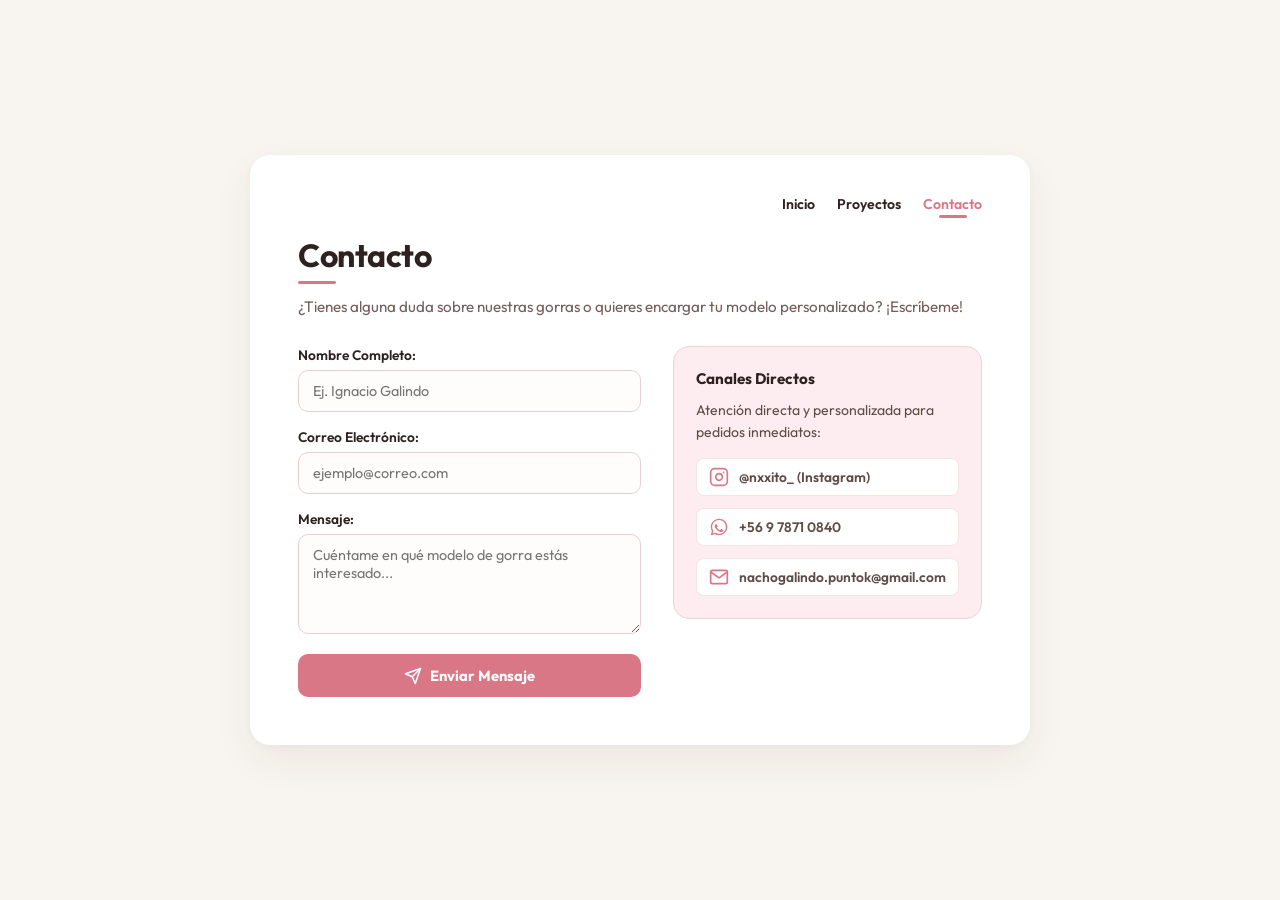
==== contacto.html @ 625e6a12 "Avance 16 de Septiembre" ====
<!DOCTYPE html>
<html lang="es">

<head>
    <meta charset="UTF-8">
    <meta name="viewport" content="width=device-width, initial-scale=1.0">
    <meta name="description"
        content="Contacto de Naxito pop - Tienda y pyme de gorras New Era personalizadas. Escríbenos por formulario, WhatsApp o Instagram.">
    <title>Contacto - Naxito pop Portafolio</title>

    <!-- Google Fonts: Outfit (300, 400, 500, 600, 700) -->
    <link rel="preconnect" href="https://fonts.googleapis.com">
    <link rel="preconnect" href="https://fonts.gstatic.com" crossorigin>
    <link href="https://fonts.googleapis.com/css2?family=Outfit:wght@300;400;500;600;700&display=swap" rel="stylesheet">

    <!-- Hoja de estilos principal compartida (Consistencia visual) -->
    <link rel="stylesheet" href="css/style.css">
</head>

<body>

    <!-- CONTENEDOR PRINCIPAL DE CONTACTO -->
    <!-- Solucionado con guia_formativa_02.md: Formulario accesible con labels, inputs requeridos y validación -->
    <main class="card card-wide" id="contacto-page">

        <!-- Menú de Navegación Común -->
        <nav class="nav" aria-label="Navegación principal">
            <ul class="nav-list">
                <li class="nav-item">
                    <a href="index.html" class="nav-link" id="nav-inicio">Inicio</a>
                </li>
                <li class="nav-item">
                    <a href="proyectos.html" class="nav-link" id="nav-proyectos">Proyectos</a>
                </li>
                <li class="nav-item">
                    <a href="contacto.html" class="nav-link active" id="nav-contacto">Contacto</a>
                </li>
            </ul>
        </nav>

        <!-- Encabezado de la Sección -->
        <header class="page-header">
            <h1 class="page-title">Contacto</h1>
            <div class="header-accent" aria-hidden="true"></div>
            <p class="page-subtitle">¿Tienes alguna duda sobre nuestras gorras o quieres encargar tu modelo personalizado? ¡Escríbeme!</p>
        </header>

        <!-- Cuadrícula de Contacto: Formulario a la izquierda y Contacto directo a la derecha -->
        <div class="contact-grid">

            <!-- Formulario de Contacto Accesible -->
            <form action="#" method="POST" class="contact-form" id="form-contacto">
                <div class="form-group">
                    <label for="username">Nombre Completo:</label>
                    <input type="text" id="username" name="username" placeholder="Ej. Ignacio Galindo" required>
                </div>

                <div class="form-group">
                    <label for="email">Correo Electrónico:</label>
                    <input type="email" id="email" name="email" placeholder="ejemplo@correo.com" required>
                </div>

                <div class="form-group">
                    <label for="message">Mensaje:</label>
                    <textarea id="message" name="message" rows="4" placeholder="Cuéntame en qué modelo de gorra estás interesado..." required></textarea>
                </div>

                <button type="submit" class="btn-submit" id="btn-submit">
                    <svg width="18" height="18" viewBox="0 0 24 24" fill="none" stroke="currentColor" stroke-width="2" stroke-linecap="round" stroke-linejoin="round" aria-hidden="true">
                        <line x1="22" y1="2" x2="11" y2="13"></line>
                        <polygon points="22 2 15 22 11 13 2 9 22 2"></polygon>
                    </svg>
                    <span>Enviar Mensaje</span>
                </button>
            </form>

            <!-- Panel de Canales Directos de la Pyme -->
            <aside class="contact-side-panel" aria-label="Canales de contacto directo">
                <div class="direct-contact-card">
                    <h2 class="direct-contact-title">Canales Directos</h2>
                    <p class="project-desc" style="margin-bottom: 14px;">
                        Atención directa y personalizada para pedidos inmediatos:
                    </p>

                    <ul class="direct-contact-list">
                        <!-- Instagram -->
                        <li>
                            <a href="https://www.instagram.com/nxxito_?stkn=MWg5dmMzbmprYzJvdA%3D%3D&utm_source=qr"
                                target="_blank" rel="noopener noreferrer" class="direct-contact-item" id="direct-instagram">
                                <svg class="contact-icon" width="20" height="20" viewBox="0 0 24 24" fill="none" stroke="currentColor" stroke-width="2" stroke-linecap="round" stroke-linejoin="round" aria-hidden="true">
                                    <rect x="2" y="2" width="20" height="20" rx="5" ry="5"></rect>
                                    <path d="M16 11.37A4 4 0 1 1 12.63 8 4 4 0 0 1 16 11.37z"></path>
                                    <line x1="17.5" y1="6.5" x2="17.51" y2="6.5"></line>
                                </svg>
                                <span>@nxxito_ (Instagram)</span>
                            </a>
                        </li>

                        <!-- WhatsApp -->
                        <li>
                            <a href="https://wa.me/56978710840"
                                target="_blank" rel="noopener noreferrer" class="direct-contact-item" id="direct-whatsapp">
                                <svg class="contact-icon" width="20" height="20" viewBox="0 0 24 24" fill="currentColor" aria-hidden="true">
                                    <path d="M12.04 2c-5.46 0-9.91 4.45-9.91 9.91 0 1.75.46 3.45 1.32 4.95L2.05 22l5.25-1.38c1.45.79 3.08 1.21 4.74 1.21 5.46 0 9.91-4.45 9.91-9.91 0-2.65-1.03-5.14-2.9-7.01A9.816 9.816 0 0 0 12.04 2m.01 1.67c2.2 0 4.26.86 5.82 2.42a8.225 8.225 0 0 1 2.41 5.83c0 4.54-3.7 8.24-8.24 8.24-1.48 0-2.93-.4-4.2-1.15l-.3-.18-3.12.82.83-3.04-.2-.31a8.196 8.196 0 0 1-1.26-4.38c0-4.54 3.7-8.24 8.24-8.24m4.52 11.66c-.25-.13-1.47-.72-1.7-.81-.23-.08-.39-.13-.56.13-.17.25-.64.81-.79.97-.14.17-.29.19-.54.06-.25-.13-1.06-.39-2.03-1.24-.75-.67-1.26-1.5-1.41-1.75-.14-.25-.02-.39.11-.51.11-.11.25-.29.37-.44.13-.14.17-.25.25-.42.08-.17.04-.31-.02-.44-.06-.13-.56-1.35-.77-1.85-.2-.49-.41-.42-.56-.43h-.48c-.17 0-.44.06-.67.31-.23.25-.88.86-.88 2.1s.9 2.44 1.03 2.61c.13.17 1.77 2.71 4.29 3.8.6.26 1.07.41 1.44.53.61.19 1.16.17 1.6.1.49-.07 1.47-.6 1.68-1.18.21-.58.21-1.07.15-1.18-.07-.11-.23-.17-.48-.29z" />
                                </svg>
                                <span>+56 9 7871 0840</span>
                            </a>
                        </li>

                        <!-- Correo Electrónico -->
                        <li>
                            <a href="mailto:nachogalindo.puntok@gmail.com"
                                class="direct-contact-item" id="direct-email">
                                <svg class="contact-icon" width="20" height="20" viewBox="0 0 24 24" fill="none" stroke="currentColor" stroke-width="2" stroke-linecap="round" stroke-linejoin="round" aria-hidden="true">
                                    <path d="M4 4h16c1.1 0 2 .9 2 2v12c0 1.1-.9 2-2 2H4c-1.1 0-2-.9-2-2V6c0-1.1.9-2 2-2z"></path>
                                    <polyline points="22,6 12,13 2,6"></polyline>
                                </svg>
                                <span>nachogalindo.puntok@gmail.com</span>
                            </a>
                        </li>
                    </ul>
                </div>
            </aside>

        </div>

    </main>

</body>

</html>
---- css/style.css ----
/* ==========================================================================
   1. VARIABLES DE DISEÑO Y RESET GENERAL
   ==========================================================================
   /* Aplicado según guia_diseno.md: Regla de color 60-30-10
      - 60% Fondo neutro cálido (Beige)
      - 30% Texto estructural legible (Moca / Café oscuro para alto contraste)
      - 10% Acentos y botones interactivos (Rosa pastel / Dusty rose) */
:root {
    /* Paleta de colores cálida: Rosa Pastel y Beige */
    --color-bg: #f8f4ef;                /* Beige suave y acogedor para el 60% del fondo */
    --color-card-bg: #ffffff;           /* Fondo blanco cálido de la tarjeta */
    --color-text-primary: #2d2220;      /* Moca oscuro para títulos y máxima legibilidad */
    --color-text-secondary: #745f5a;    /* Beige tostado para subtítulos */
    --color-text-bio: #5e4c47;          /* Moca intermedio para párrafos y descripciones */
    --color-accent: #d97787;            /* Rosa pastel elegante (10% acento) */
    --color-accent-hover: #c46272;      /* Rosa más vivo en hover */
    --color-accent-light: #fdedf0;      /* Fondo tenue para badges y panel de contacto */
    --color-separator: #ebd4da;         /* Línea separadora rosa pastel */
    --color-border: #f0e6e4;            /* Bordes suaves */
    --color-btn-border: #e8d0d5;        /* Borde sutil rosa beige */
    --color-btn-hover-bg: #fff6f7;      /* Hover botón */
    --color-btn-hover-border: #d97787;  /* Borde hover botón */
    
    /* Tipografía */
    --font-main: 'Outfit', -apple-system, BlinkMacSystemFont, 'Segoe UI', Roboto, sans-serif;
    
    /* Sombras y transiciones */
    --card-shadow: 0 16px 40px rgba(65, 45, 40, 0.06), 0 2px 8px rgba(65, 45, 40, 0.03);
    --btn-shadow-hover: 0 6px 18px rgba(217, 119, 135, 0.25);
    --transition-standard: all 0.22s ease;
}

* {
    margin: 0;
    padding: 0;
    box-sizing: border-box;
}

html {
    font-size: 16px;
    scroll-behavior: smooth;
}

body {
    font-family: var(--font-main);
    background-color: var(--color-bg);
    color: var(--color-text-primary);
    
    /* Centrado con Flexbox según guia_html_css.md */
    display: flex;
    justify-content: center;
    align-items: center;
    min-height: 100vh;
    padding: 30px 16px;
    -webkit-font-smoothing: antialiased;
    -moz-osx-font-smoothing: grayscale;
}

/* ==========================================================================
   2. CONTENEDORES DE TARJETAS (CARDS)
   ========================================================================== */
.card {
    background-color: var(--color-card-bg);
    width: 100%;
    max-width: 530px;
    border-radius: 20px;
    box-shadow: var(--card-shadow);
    padding: 36px 48px 52px 48px;
    text-align: center;
    position: relative;
}

/* Contenedor amplio para las páginas de Proyectos y Contacto */
.card-wide {
    max-width: 780px;
    text-align: left;
    padding: 38px 48px 48px 48px;
}

/* ==========================================================================
   3. MENÚ DE NAVEGACIÓN SUPERIOR (COMÚN EN LAS 3 PÁGINAS)
   ========================================================================== */
.nav {
    display: flex;
    justify-content: flex-end;
    margin-bottom: 22px;
}

.nav-list {
    list-style: none;
    display: flex;
    align-items: center;
    gap: 22px;
}

.nav-link {
    text-decoration: none;
    color: var(--color-text-primary);
    font-size: 0.88rem;
    font-weight: 600;
    padding-bottom: 5px;
    position: relative;
    transition: var(--transition-standard);
}

.nav-link:hover {
    color: var(--color-accent);
}

/* Indicador de pestaña activa */
.nav-link.active {
    color: var(--color-accent);
}

.nav-link.active::after {
    content: '';
    position: absolute;
    bottom: 0;
    left: 50%;
    transform: translateX(-50%);
    width: 28px;
    height: 3px;
    background-color: var(--color-accent);
    border-radius: 2px;
}

/* ==========================================================================
   4. ENCABEZADOS DE SECCIÓN (PROYECTOS Y CONTACTO)
   ========================================================================== */
.page-header {
    margin-bottom: 28px;
}

.page-title {
    font-size: 2rem;
    font-weight: 700;
    color: var(--color-text-primary);
    letter-spacing: -0.015em;
    margin-bottom: 6px;
}

.header-accent {
    width: 38px;
    height: 3px;
    background-color: var(--color-accent);
    border-radius: 2px;
    margin-bottom: 12px;
}

.page-subtitle {
    font-size: 0.95rem;
    color: var(--color-text-secondary);
    line-height: 1.5;
}

/* ==========================================================================
   5. SECCIÓN DE PROYECTOS (proyectos.html)
   ========================================================================== */
.projects-list {
    display: flex;
    flex-direction: column;
    gap: 24px;
}

/* Cada tarjeta individual de proyecto */
.project-card {
    display: flex;
    justify-content: space-between;
    align-items: center;
    gap: 28px;
    padding-bottom: 24px;
    border-bottom: 1px solid var(--color-separator);
    transition: var(--transition-standard);
}

.project-card:last-child {
    border-bottom: none;
    padding-bottom: 0;
}

.project-info {
    flex: 1;
    min-width: 0;
}

.project-tag {
    display: inline-block;
    background-color: var(--color-accent-light);
    color: var(--color-accent);
    font-size: 0.74rem;
    font-weight: 700;
    padding: 3px 10px;
    border-radius: 20px;
    margin-bottom: 8px;
    letter-spacing: 0.5px;
    text-transform: uppercase;
}

.project-title {
    font-size: 1.18rem;
    font-weight: 700;
    color: var(--color-text-primary);
    margin-bottom: 8px;
    line-height: 1.35;
}

.project-desc {
    font-size: 0.88rem;
    line-height: 1.55;
    color: var(--color-text-bio);
    margin-bottom: 14px;
}

.project-link {
    display: inline-flex;
    align-items: center;
    gap: 6px;
    color: var(--color-accent);
    font-size: 0.88rem;
    font-weight: 700;
    text-decoration: none;
    transition: var(--transition-standard);
}

.project-link:hover {
    color: var(--color-accent-hover);
    transform: translateX(4px);
}

.project-img-wrapper {
    width: 250px;
    height: 155px;
    border-radius: 14px;
    overflow: hidden;
    flex-shrink: 0;
    background-color: #f7ede8;
    box-shadow: 0 4px 12px rgba(65, 45, 40, 0.05);
}

.project-img {
    width: 100%;
    height: 100%;
    object-fit: cover;
    display: block;
    transition: transform 0.35s ease;
}

.project-card:hover .project-img {
    transform: scale(1.05);
}

/* ==========================================================================
   6. SECCIÓN DE CONTACTO (contacto.html)
   ========================================================================== */
.contact-grid {
    display: grid;
    grid-template-columns: 1.2fr 0.9fr;
    gap: 32px;
    align-items: start;
}

.contact-form {
    display: flex;
    flex-direction: column;
    gap: 16px;
}

.form-group {
    display: flex;
    flex-direction: column;
    gap: 6px;
}

.form-group label {
    font-size: 0.86rem;
    font-weight: 600;
    color: var(--color-text-primary);
}

.form-group input,
.form-group textarea {
    width: 100%;
    padding: 11px 14px;
    border: 1.5px solid var(--color-btn-border);
    border-radius: 10px;
    font-family: var(--font-main);
    font-size: 0.9rem;
    color: var(--color-text-primary);
    background-color: #fffdfc;
    transition: var(--transition-standard);
    outline: none;
}

.form-group input:focus,
.form-group textarea:focus {
    border-color: var(--color-accent);
    box-shadow: 0 0 0 3px rgba(217, 119, 135, 0.2);
    background-color: #ffffff;
}

.form-group textarea {
    resize: vertical;
    min-height: 100px;
}

.btn-submit {
    display: inline-flex;
    align-items: center;
    justify-content: center;
    gap: 8px;
    padding: 12px 24px;
    background-color: var(--color-accent);
    color: #ffffff;
    border: none;
    border-radius: 10px;
    font-family: var(--font-main);
    font-size: 0.92rem;
    font-weight: 700;
    cursor: pointer;
    transition: var(--transition-standard);
    margin-top: 4px;
}

.btn-submit:hover {
    background-color: var(--color-accent-hover);
    transform: translateY(-2px);
    box-shadow: var(--btn-shadow-hover);
}

/* Panel lateral con información de contacto directo */
.contact-side-panel {
    display: flex;
    flex-direction: column;
    gap: 16px;
}

.direct-contact-card {
    background-color: var(--color-accent-light);
    border: 1px solid var(--color-separator);
    border-radius: 16px;
    padding: 22px;
}

.direct-contact-title {
    font-size: 0.95rem;
    font-weight: 700;
    color: var(--color-text-primary);
    margin-bottom: 12px;
}

.direct-contact-list {
    list-style: none;
    display: flex;
    flex-direction: column;
    gap: 12px;
}

.direct-contact-item {
    display: flex;
    align-items: center;
    gap: 10px;
    color: var(--color-text-bio);
    text-decoration: none;
    font-size: 0.86rem;
    font-weight: 600;
    padding: 8px 12px;
    border-radius: 8px;
    background-color: #ffffff;
    border: 1px solid var(--color-border);
    transition: var(--transition-standard);
}

.direct-contact-item:hover {
    color: var(--color-accent);
    border-color: var(--color-accent);
    transform: translateX(3px);
}

.contact-icon {
    color: var(--color-accent);
    flex-shrink: 0;
}

/* ==========================================================================
   7. ESTILOS DE LA TARJETA DE PRESENTACIÓN (index.html)
   ========================================================================== */
.avatar-container {
    width: 148px;
    height: 148px;
    margin: 0 auto 22px auto;
    border-radius: 50%;
    overflow: hidden;
    display: flex;
    align-items: center;
    justify-content: center;
    border: 3px solid var(--color-separator);
}

.avatar {
    width: 100%;
    height: 100%;
    object-fit: cover;
    display: block;
    border-radius: 50%;
}

.profile-header {
    margin-bottom: 18px;
}

.profile-name {
    font-size: 1.85rem;
    font-weight: 700;
    color: var(--color-text-primary);
    letter-spacing: -0.015em;
    margin-bottom: 6px;
}

.profile-subtitle {
    font-size: 0.95rem;
    font-weight: 500;
    color: var(--color-text-secondary);
}

.separator {
    border: none;
    width: 38px;
    height: 3px;
    background-color: var(--color-accent);
    border-radius: 2px;
    margin: 0 auto 22px auto;
}

.bio-section {
    margin-bottom: 28px;
}

.bio-text {
    font-size: 0.88rem;
    line-height: 1.6;
    color: var(--color-text-bio);
    font-weight: 400;
    max-width: 420px;
    margin: 0 auto;
}

.social-links {
    display: flex;
    flex-direction: column;
    align-items: center;
    gap: 11px;
}

.btn-social {
    display: inline-flex;
    align-items: center;
    justify-content: center;
    width: 220px;
    height: 42px;
    border: 1.5px solid var(--color-btn-border);
    border-radius: 10px;
    background-color: var(--color-card-bg);
    color: var(--color-text-primary);
    text-decoration: none;
    font-size: 0.86rem;
    font-weight: 600;
    gap: 10px;
    transition: var(--transition-standard);
    cursor: pointer;
}

.btn-icon {
    color: var(--color-accent);
    flex-shrink: 0;
    display: flex;
    align-items: center;
    justify-content: center;
}

.btn-social:hover {
    border-color: var(--color-btn-hover-border);
    background-color: var(--color-btn-hover-bg);
    transform: translateY(-2px);
    box-shadow: var(--btn-shadow-hover);
}

.btn-social:active {
    transform: translateY(0);
    box-shadow: none;
}

.btn-social:focus-visible {
    outline: 2px solid var(--color-accent);
    outline-offset: 2px;
}

/* ==========================================================================
   8. RESPONSIVIDAD (DISPOSITIVOS MÓVILES Y TABLETS)
   ========================================================================== */
@media (max-width: 720px) {
    body {
        padding: 16px;
    }

    .card {
        padding: 28px 20px 36px 20px;
        border-radius: 16px;
    }

    .card-wide {
        padding: 28px 20px 36px 20px;
    }

    .nav {
        margin-bottom: 16px;
    }

    .nav-list {
        gap: 16px;
    }

    /* Proyectos en móvil: imagen arriba y descripción abajo */
    .project-card {
        flex-direction: column-reverse;
        align-items: stretch;
        gap: 16px;
    }

    .project-img-wrapper {
        width: 100%;
        height: 190px;
    }

    /* Contacto en móvil: formulario y datos apilados */
    .contact-grid {
        grid-template-columns: 1fr;
        gap: 24px;
    }

    .profile-name {
        font-size: 1.55rem;
    }

    .btn-social {
        width: 100%;
        max-width: 240px;
    }
}
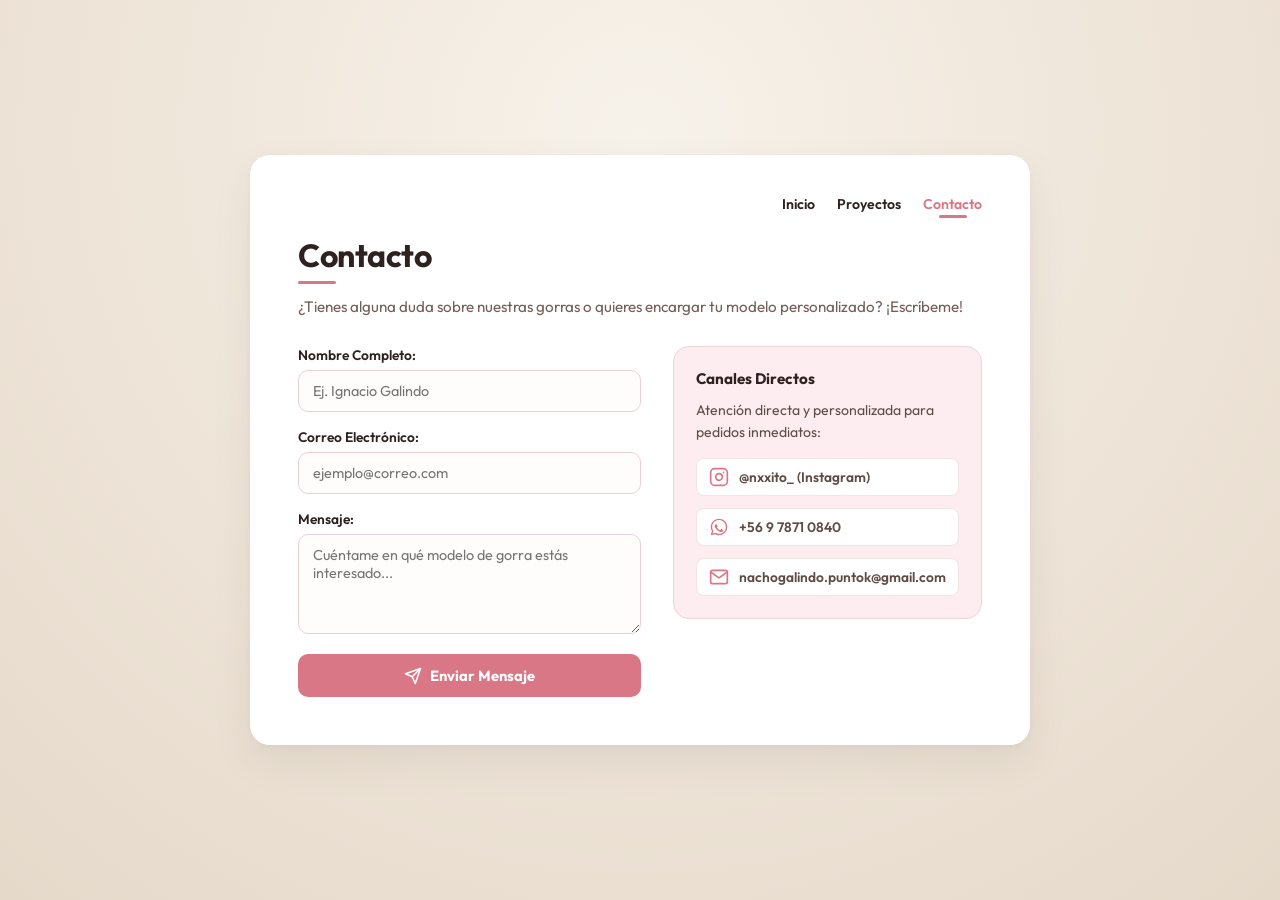
==== commit c5a80e3f: "actulizar animacion y color de fondo de portafolio" ====
--- a/contacto.html
+++ b/contacto.html
@@ -5,13 +5,16 @@
     <meta charset="UTF-8">
     <meta name="viewport" content="width=device-width, initial-scale=1.0">
     <meta name="description"
-        content="Contacto de Naxito pop - Tienda y pyme de gorras New Era personalizadas. Escríbenos por formulario, WhatsApp o Instagram.">
-    <title>Contacto - Naxito pop Portafolio</title>
+        content="Contacto de Ignacio Galindo - Tienda y pyme de gorras New Era personalizadas. Escríbenos por formulario, WhatsApp o Instagram.">
+    <title>Contacto - Ignacio Galindo Portafolio</title>
 
     <!-- Google Fonts: Outfit (300, 400, 500, 600, 700) -->
     <link rel="preconnect" href="https://fonts.googleapis.com">
     <link rel="preconnect" href="https://fonts.gstatic.com" crossorigin>
     <link href="https://fonts.googleapis.com/css2?family=Outfit:wght@300;400;500;600;700&display=swap" rel="stylesheet">
+
+    <!-- Animaciones AOS Library (Animate On Scroll) -->
+    <link rel="stylesheet" href="https://unpkg.com/aos@next/dist/aos.css">
 
     <!-- Hoja de estilos principal compartida (Consistencia visual) -->
     <link rel="stylesheet" href="css/style.css">
@@ -20,8 +23,7 @@
 <body>
 
     <!-- CONTENEDOR PRINCIPAL DE CONTACTO -->
-    <!-- Solucionado con guia_formativa_02.md: Formulario accesible con labels, inputs requeridos y validación -->
-    <main class="card card-wide" id="contacto-page">
+    <main class="card card-wide" id="contacto-page" data-aos="fade-up" data-aos-duration="750">
 
         <!-- Menú de Navegación Común -->
         <nav class="nav" aria-label="Navegación principal">
@@ -39,7 +41,7 @@
         </nav>
 
         <!-- Encabezado de la Sección -->
-        <header class="page-header">
+        <header class="page-header" data-aos="fade-down" data-aos-delay="100">
             <h1 class="page-title">Contacto</h1>
             <div class="header-accent" aria-hidden="true"></div>
             <p class="page-subtitle">¿Tienes alguna duda sobre nuestras gorras o quieres encargar tu modelo personalizado? ¡Escríbeme!</p>
@@ -49,7 +51,7 @@
         <div class="contact-grid">
 
             <!-- Formulario de Contacto Accesible -->
-            <form action="#" method="POST" class="contact-form" id="form-contacto">
+            <form action="#" method="POST" class="contact-form" id="form-contacto" data-aos="fade-right" data-aos-delay="200">
                 <div class="form-group">
                     <label for="username">Nombre Completo:</label>
                     <input type="text" id="username" name="username" placeholder="Ej. Ignacio Galindo" required>
@@ -75,7 +77,7 @@
             </form>
 
             <!-- Panel de Canales Directos de la Pyme -->
-            <aside class="contact-side-panel" aria-label="Canales de contacto directo">
+            <aside class="contact-side-panel" aria-label="Canales de contacto directo" data-aos="fade-left" data-aos-delay="300">
                 <div class="direct-contact-card">
                     <h2 class="direct-contact-title">Canales Directos</h2>
                     <p class="project-desc" style="margin-bottom: 14px;">
@@ -126,6 +128,17 @@
 
     </main>
 
+    <!-- Scripts de Animación AOS -->
+    <script src="https://unpkg.com/aos@next/dist/aos.js"></script>
+    <script>
+        AOS.init({
+            duration: 800,
+            easing: 'ease-out-cubic',
+            once: true,
+            offset: 40
+        });
+    </script>
+
 </body>
 
 </html>
--- a/css/style.css
+++ b/css/style.css
@@ -7,7 +7,7 @@
       - 10% Acentos y botones interactivos (Rosa pastel / Dusty rose) */
 :root {
     /* Paleta de colores cálida: Rosa Pastel y Beige */
-    --color-bg: #f8f4ef;                /* Beige suave y acogedor para el 60% del fondo */
+    --color-bg: #ede4d8;                /* Beige cálido armonioso (tono Sand Edition) */
     --color-card-bg: #ffffff;           /* Fondo blanco cálido de la tarjeta */
     --color-text-primary: #2d2220;      /* Moca oscuro para títulos y máxima legibilidad */
     --color-text-secondary: #745f5a;    /* Beige tostado para subtítulos */
@@ -25,7 +25,7 @@
     --font-main: 'Outfit', -apple-system, BlinkMacSystemFont, 'Segoe UI', Roboto, sans-serif;
     
     /* Sombras y transiciones */
-    --card-shadow: 0 16px 40px rgba(65, 45, 40, 0.06), 0 2px 8px rgba(65, 45, 40, 0.03);
+    --card-shadow: 0 16px 40px rgba(65, 45, 40, 0.08), 0 2px 8px rgba(65, 45, 40, 0.04);
     --btn-shadow-hover: 0 6px 18px rgba(217, 119, 135, 0.25);
     --transition-standard: all 0.22s ease;
 }
@@ -39,12 +39,16 @@
 html {
     font-size: 16px;
     scroll-behavior: smooth;
+    overflow-x: hidden;
 }
 
 body {
     font-family: var(--font-main);
     background-color: var(--color-bg);
-    color: var(--color-text-primary);
+    background: radial-gradient(circle at 50% 15%, #f7f2ea 0%, #ede3d6 60%, #e5d9ca 100%);
+    background-attachment: fixed;
+    color: var(--color-text-primary);
+    overflow-x: hidden;
     
     /* Centrado con Flexbox según guia_html_css.md */
     display: flex;
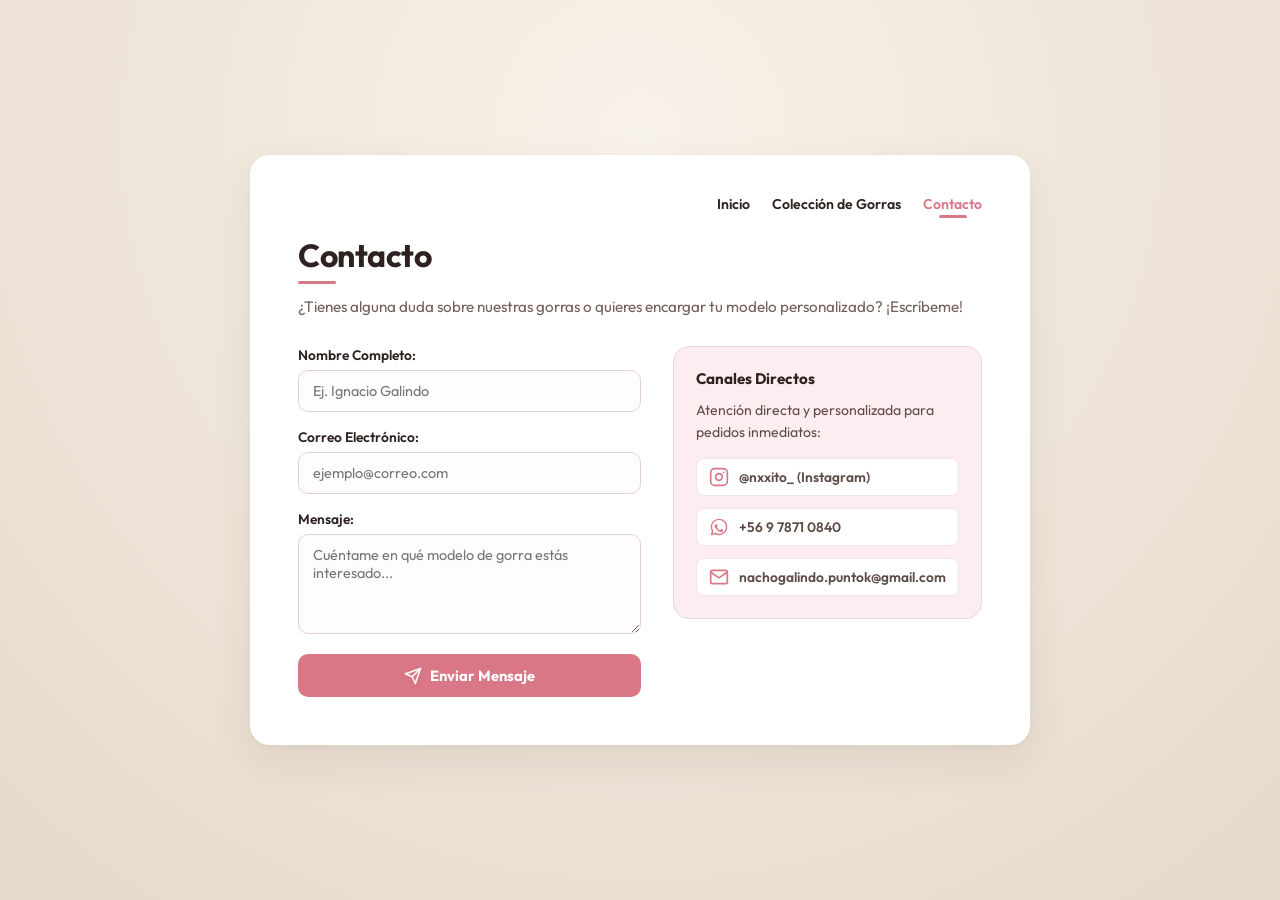
==== commit f1a5c243: "renombrar apartado de proyectos a coleccion de gorras" ====
--- a/contacto.html
+++ b/contacto.html
@@ -32,7 +32,7 @@
                     <a href="index.html" class="nav-link" id="nav-inicio">Inicio</a>
                 </li>
                 <li class="nav-item">
-                    <a href="proyectos.html" class="nav-link" id="nav-proyectos">Proyectos</a>
+                    <a href="proyectos.html" class="nav-link" id="nav-proyectos">Colección de Gorras</a>
                 </li>
                 <li class="nav-item">
                     <a href="contacto.html" class="nav-link active" id="nav-contacto">Contacto</a>
